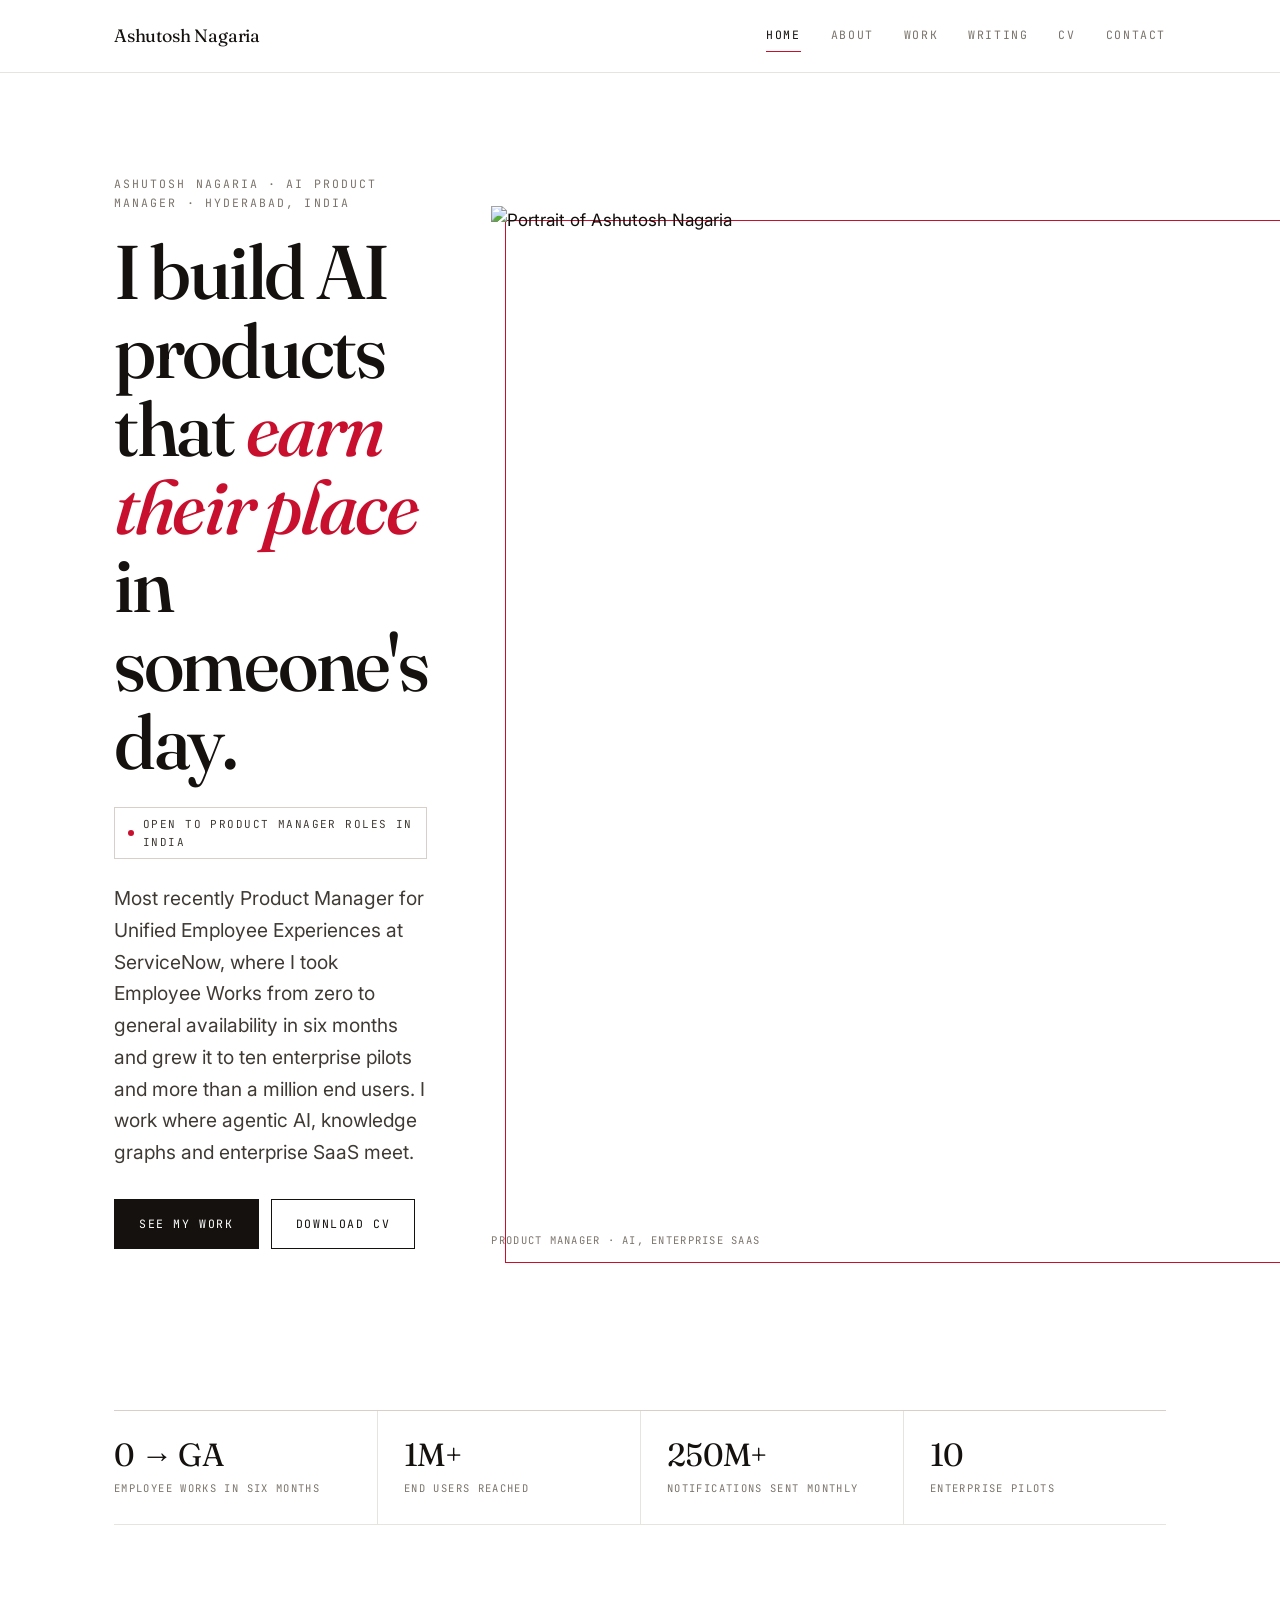
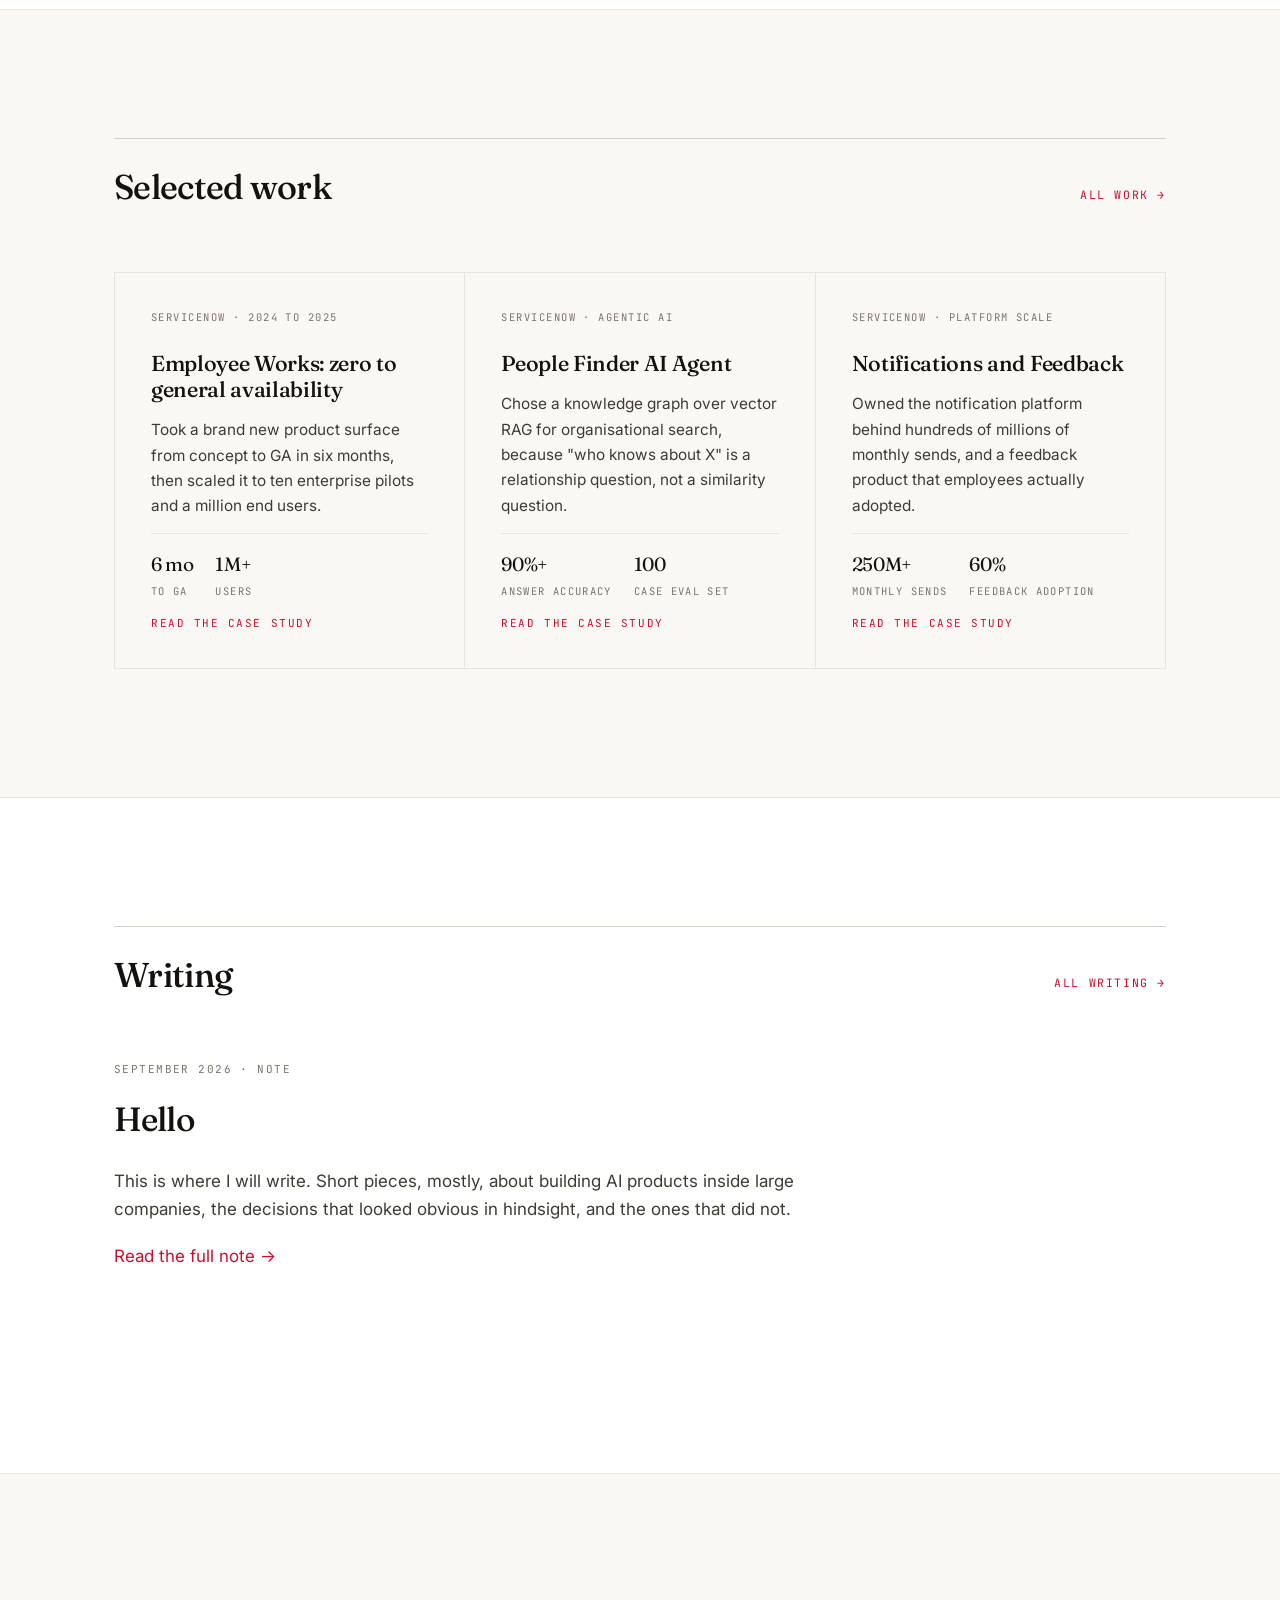
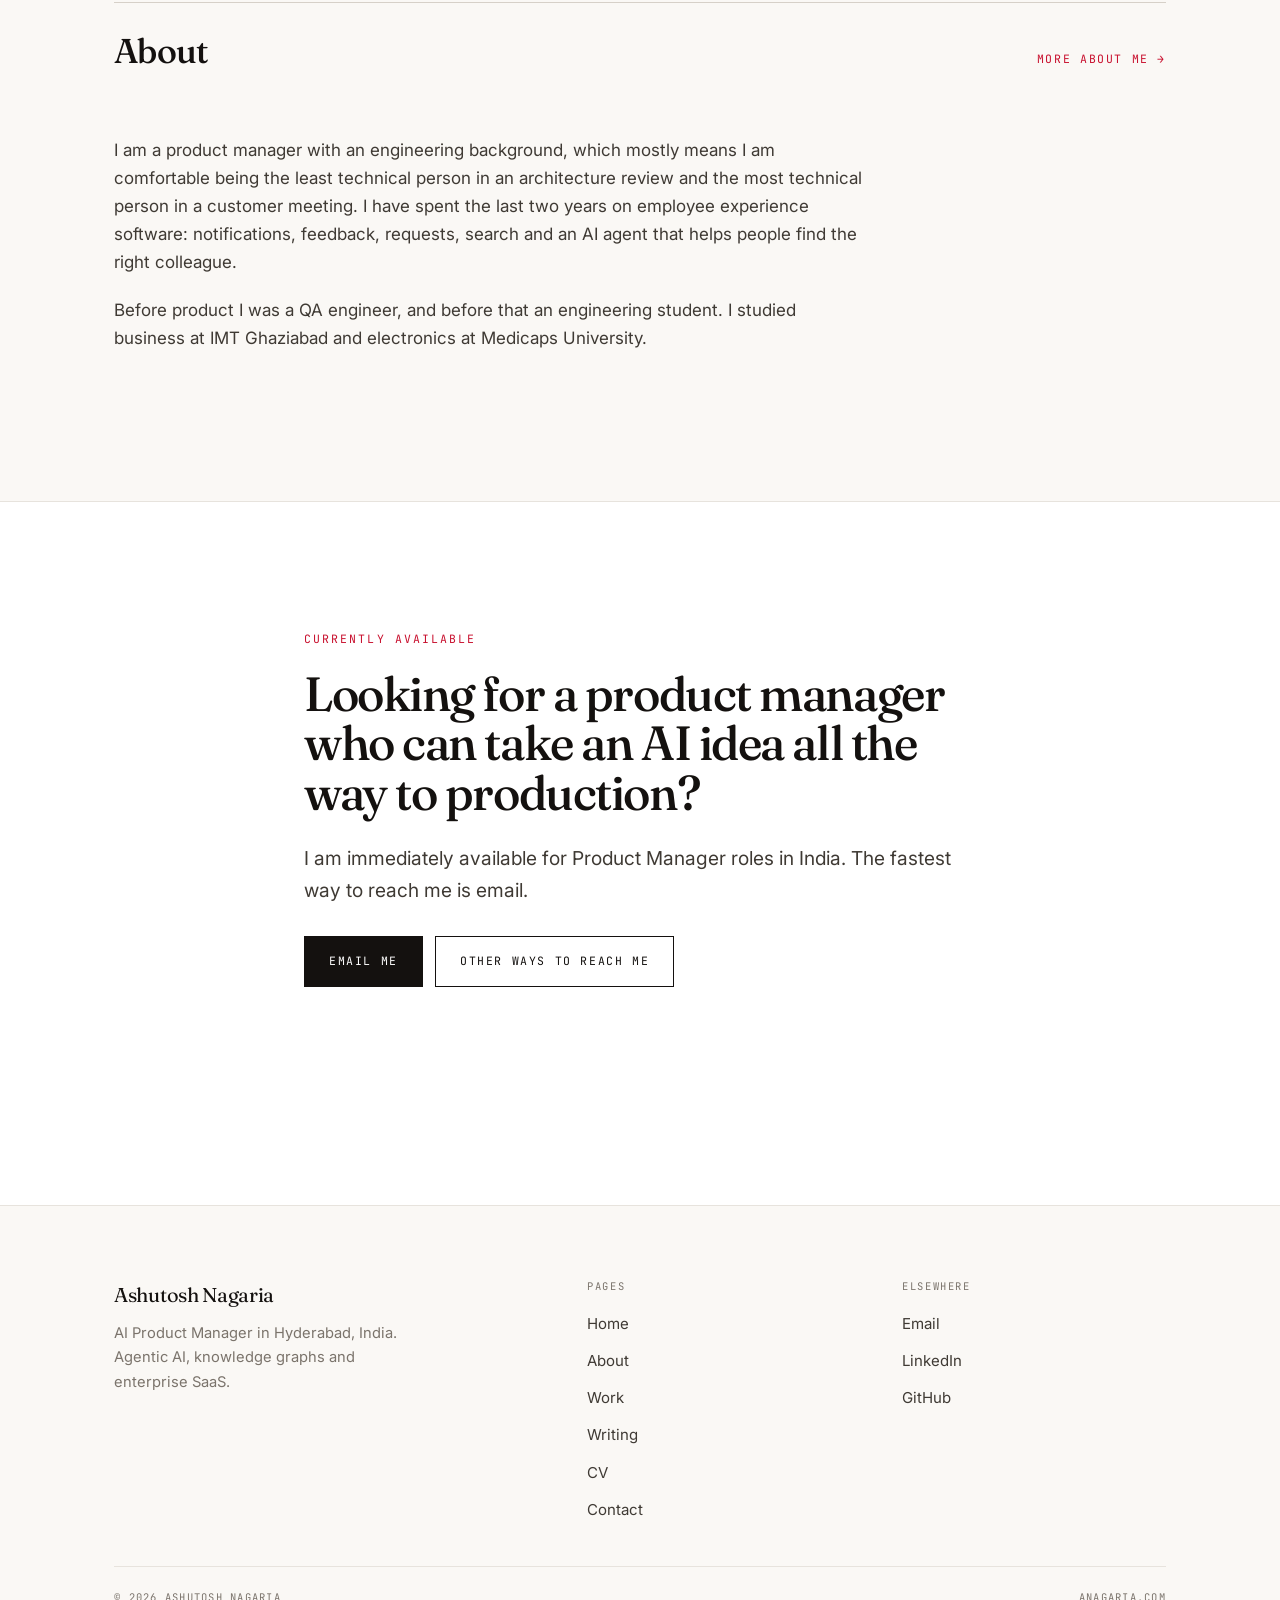
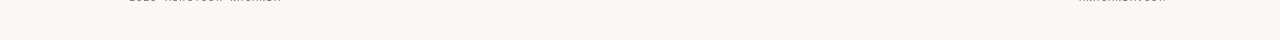
==== index.html @ 5204756f "Portfolio: initial static build" ====
<!DOCTYPE html>
<html lang="en">
<head>
<meta charset="utf-8">
<meta name="viewport" content="width=device-width, initial-scale=1">
<title>Ashutosh Nagaria | AI Product Manager</title>
<meta name="description" content="Ashutosh Nagaria is an AI Product Manager in Hyderabad working across agentic AI, knowledge graphs and enterprise SaaS. Portfolio, case studies and CV.">
<meta property="og:title" content="Ashutosh Nagaria | AI Product Manager">
<meta property="og:description" content="AI Product Manager building agentic AI and enterprise SaaS products.">
<meta property="og:type" content="website">
<meta property="og:url" content="https://anagaria.com/">
<link rel="preconnect" href="https://fonts.googleapis.com">
<link rel="preconnect" href="https://fonts.gstatic.com" crossorigin>
<link href="https://fonts.googleapis.com/css2?family=Fraunces:ital,opsz,wght@0,9..144,400;0,9..144,500;0,9..144,600;1,9..144,500&family=Inter:wght@400;500&family=JetBrains+Mono:wght@400;500&display=swap" rel="stylesheet">
<link rel="stylesheet" href="css/style.css">
</head>
<body>
<a class="skip-link" href="#main">Skip to content</a>

<!-- ===== header (same markup on every page) ===== -->
<header class="site-header">
  <div class="site-header__inner">
    <a class="brand" href="index.html">Ashutosh Nagaria</a>
    <button class="nav-toggle" aria-expanded="false" aria-controls="primary-nav">Menu</button>
    <nav class="nav" id="primary-nav" aria-label="Primary">
      <a href="index.html">Home</a>
      <a href="about.html">About</a>
      <a href="work.html">Work</a>
      <a href="writing.html">Writing</a>
      <a href="cv.html">CV</a>
      <a href="contact.html">Contact</a>
    </nav>
  </div>
</header>

<main id="main">

  <!-- ===== hero ===== -->
  <section class="hero">
    <div class="wrap">
      <div class="hero__grid">
        <div>
          <p class="eyebrow">Ashutosh Nagaria &middot; AI Product Manager &middot; Hyderabad, India</p>
          <h1 class="display">I build AI products that <em>earn their place</em> in someone's day.</h1>
          <p class="status">Open to Product Manager roles in India</p>
          <p class="lede">Most recently Product Manager for Unified Employee Experiences at ServiceNow, where I took Employee Works from zero to general availability in six months and grew it to ten enterprise pilots and more than a million end users. I work where agentic AI, knowledge graphs and enterprise SaaS meet.</p>
          <div class="btn-row">
            <a class="btn" href="work.html">See my work</a>
            <a class="btn btn--ghost" href="assets/Ashutosh-Nagaria-CV.pdf" download>Download CV</a>
          </div>
        </div>
        <div class="portrait">
          <img src="assets/headshot.jpg" alt="Portrait of Ashutosh Nagaria" width="800" height="1000">
          <p class="portrait__caption">Product Manager &middot; AI, Enterprise SaaS</p>
        </div>
      </div>
    </div>
  </section>

  <!-- ===== metric strip ===== -->
  <section class="section section--tight">
    <div class="wrap">
      <div class="metrics">
        <div class="metric">
          <span class="metric__value">0 &rarr; GA</span>
          <span class="metric__label">Employee Works in six months</span>
        </div>
        <div class="metric">
          <span class="metric__value">1M+</span>
          <span class="metric__label">End users reached</span>
        </div>
        <div class="metric">
          <span class="metric__value">250M+</span>
          <span class="metric__label">Notifications sent monthly</span>
        </div>
        <div class="metric">
          <span class="metric__value">10</span>
          <span class="metric__label">Enterprise pilots</span>
        </div>
      </div>
    </div>
  </section>

  <!-- ===== selected work ===== -->
  <section class="section section--alt">
    <div class="wrap">
      <div class="section__head">
        <h2 class="section__title">Selected work</h2>
        <a class="section__link" href="work.html">All work &rarr;</a>
      </div>

      <div class="cards reveal">

        <a class="card" href="work/employee-works.html">
          <p class="card__meta">ServiceNow &middot; 2024 to 2025</p>
          <h3 class="card__title">Employee Works: zero to general availability</h3>
          <p class="card__text">Took a brand new product surface from concept to GA in six months, then scaled it to ten enterprise pilots and a million end users.</p>
          <div class="card__stats">
            <div class="metric">
              <span class="metric__value">6 mo</span>
              <span class="metric__label">To GA</span>
            </div>
            <div class="metric">
              <span class="metric__value">1M+</span>
              <span class="metric__label">Users</span>
            </div>
          </div>
          <span class="card__cta">Read the case study</span>
        </a>

        <a class="card" href="work/people-finder.html">
          <p class="card__meta">ServiceNow &middot; Agentic AI</p>
          <h3 class="card__title">People Finder AI Agent</h3>
          <p class="card__text">Chose a knowledge graph over vector RAG for organisational search, because "who knows about X" is a relationship question, not a similarity question.</p>
          <div class="card__stats">
            <div class="metric">
              <span class="metric__value">90%+</span>
              <span class="metric__label">Answer accuracy</span>
            </div>
            <div class="metric">
              <span class="metric__value">100</span>
              <span class="metric__label">Case eval set</span>
            </div>
          </div>
          <span class="card__cta">Read the case study</span>
        </a>

        <a class="card" href="work/notifications-feedback.html">
          <p class="card__meta">ServiceNow &middot; Platform scale</p>
          <h3 class="card__title">Notifications and Feedback</h3>
          <p class="card__text">Owned the notification platform behind hundreds of millions of monthly sends, and a feedback product that employees actually adopted.</p>
          <div class="card__stats">
            <div class="metric">
              <span class="metric__value">250M+</span>
              <span class="metric__label">Monthly sends</span>
            </div>
            <div class="metric">
              <span class="metric__value">60%</span>
              <span class="metric__label">Feedback adoption</span>
            </div>
          </div>
          <span class="card__cta">Read the case study</span>
        </a>

      </div>
    </div>
  </section>

  <!-- ===== writing ===== -->
  <section class="section">
    <div class="wrap">
      <div class="section__head">
        <h2 class="section__title">Writing</h2>
        <a class="section__link" href="writing.html">All writing &rarr;</a>
      </div>

      <article class="post reveal" style="border-top:0;padding-top:0;">
        <p class="post__meta">September 2026 &middot; Note</p>
        <h3 class="post__title">Hello</h3>
        <div class="post__body">
          <p>This is where I will write. Short pieces, mostly, about building AI products inside large companies, the decisions that looked obvious in hindsight, and the ones that did not.</p>
          <p><a href="writing.html" style="color:var(--accent);">Read the full note &rarr;</a></p>
        </div>
      </article>
    </div>
  </section>

  <!-- ===== about preview ===== -->
  <section class="section section--alt">
    <div class="wrap">
      <div class="section__head">
        <h2 class="section__title">About</h2>
        <a class="section__link" href="about.html">More about me &rarr;</a>
      </div>
      <div class="prose reveal">
        <p>I am a product manager with an engineering background, which mostly means I am comfortable being the least technical person in an architecture review and the most technical person in a customer meeting. I have spent the last two years on employee experience software: notifications, feedback, requests, search and an AI agent that helps people find the right colleague.</p>
        <p>Before product I was a QA engineer, and before that an engineering student. I studied business at IMT Ghaziabad and electronics at Medicaps University.</p>
      </div>
    </div>
  </section>

  <!-- ===== contact cta ===== -->
  <section class="section">
    <div class="wrap wrap--narrow">
      <p class="eyebrow eyebrow--accent">Currently available</p>
      <h2 class="display" style="font-size:clamp(1.9rem,4vw,3rem);">Looking for a product manager who can take an AI idea all the way to production?</h2>
      <p class="lede">I am immediately available for Product Manager roles in India. The fastest way to reach me is email.</p>
      <div class="btn-row">
        <a class="btn" href="mailto:anashutosh9@gmail.com">Email me</a>
        <a class="btn btn--ghost" href="contact.html">Other ways to reach me</a>
      </div>
    </div>
  </section>

</main>

<!-- ===== footer (same markup on every page) ===== -->
<footer class="site-footer">
  <div class="wrap">
    <div class="site-footer__grid">
      <div>
        <p class="site-footer__name">Ashutosh Nagaria</p>
        <p class="site-footer__note">AI Product Manager in Hyderabad, India. Agentic AI, knowledge graphs and enterprise SaaS.</p>
      </div>
      <div>
        <h4>Pages</h4>
        <ul>
          <li><a href="index.html">Home</a></li>
          <li><a href="about.html">About</a></li>
          <li><a href="work.html">Work</a></li>
          <li><a href="writing.html">Writing</a></li>
          <li><a href="cv.html">CV</a></li>
          <li><a href="contact.html">Contact</a></li>
        </ul>
      </div>
      <div>
        <h4>Elsewhere</h4>
        <ul>
          <li><a href="mailto:anashutosh9@gmail.com">Email</a></li>
          <li><a href="https://www.linkedin.com/in/ashutosh-nagaria/" target="_blank" rel="noopener">LinkedIn</a></li>
          <li><a href="https://github.com/Ashutosh-nagaria" target="_blank" rel="noopener">GitHub</a></li>
          <!-- Add these when you start publishing
          <li><a href="#">X</a></li>
          <li><a href="#">Medium</a></li>
          <li><a href="#">Substack</a></li>
          -->
        </ul>
      </div>
    </div>
    <div class="site-footer__base">
      <span>&copy; <span data-year>2026</span> Ashutosh Nagaria</span>
      <span>anagaria.com</span>
    </div>
  </div>
</footer>

<script src="js/main.js"></script>
</body>
</html>
---- css/style.css ----
/* ============================================================
   anagaria.com
   Editorial / Crimson theme
   Design tokens live in :root. Change them and the whole
   site follows.
   ============================================================ */

:root {
  /* --- colour --- */
  --paper:        #ffffff;
  --paper-alt:    #faf8f5;
  --ink:          #14110f;
  --ink-soft:     #3f3a34;
  --muted:        #7b746c;
  --rule:         #e7e3dd;
  --rule-strong:  #d6d0c8;
  --accent:       #c8102e;
  --accent-dark:  #9b0c23;

  /* --- type --- */
  --serif: 'Fraunces', Georgia, 'Times New Roman', serif;
  --sans:  'Inter', -apple-system, BlinkMacSystemFont, 'Segoe UI', Helvetica, Arial, sans-serif;
  --mono:  'JetBrains Mono', ui-monospace, SFMono-Regular, Menlo, Consolas, monospace;

  /* --- layout --- */
  --wrap: 1140px;
  --wrap-narrow: 760px;
  --gut: clamp(20px, 5vw, 44px);
  --section: clamp(72px, 10vw, 132px);
  --header-h: 72px;
}

/* ---------- reset ---------- */
*, *::before, *::after { box-sizing: border-box; }

html { -webkit-text-size-adjust: 100%; scroll-behavior: smooth; }

body {
  margin: 0;
  background: var(--paper);
  color: var(--ink);
  font-family: var(--sans);
  font-size: 17px;
  line-height: 1.65;
  -webkit-font-smoothing: antialiased;
  -moz-osx-font-smoothing: grayscale;
}

img { max-width: 100%; display: block; }
a { color: inherit; text-decoration: none; }
p { margin: 0 0 1.1em; }

::selection { background: var(--accent); color: #fff; }

:focus-visible { outline: 2px solid var(--accent); outline-offset: 3px; }

/* ---------- layout helpers ---------- */
.wrap {
  width: 100%;
  max-width: var(--wrap);
  margin: 0 auto;
  padding: 0 var(--gut);
}
.wrap--narrow { max-width: var(--wrap-narrow); }

.section { padding: var(--section) 0; }
.section--tight { padding: clamp(52px, 7vw, 84px) 0; }
.section--alt {
  background: var(--paper-alt);
  border-top: 1px solid var(--rule);
  border-bottom: 1px solid var(--rule);
}

.skip-link {
  position: absolute; left: -9999px; top: 0;
  background: var(--ink); color: #fff; padding: 10px 16px; z-index: 100;
}
.skip-link:focus { left: 12px; top: 12px; }

/* ---------- eyebrow / labels ---------- */
.eyebrow {
  font-family: var(--mono);
  font-size: 11.5px;
  text-transform: uppercase;
  letter-spacing: 0.18em;
  color: var(--muted);
  margin: 0 0 20px;
}
.eyebrow--accent { color: var(--accent); }

/* ---------- headings ---------- */
.display {
  font-family: var(--serif);
  font-weight: 500;
  font-size: clamp(2.5rem, 6.2vw, 4.75rem);
  line-height: 1.03;
  letter-spacing: -0.03em;
  margin: 0 0 26px;
}
.display em { font-style: italic; color: var(--accent); }

.h2 {
  font-family: var(--serif);
  font-weight: 500;
  font-size: clamp(1.6rem, 3vw, 2.3rem);
  letter-spacing: -0.02em;
  line-height: 1.15;
  margin: 0 0 18px;
}
.h3 {
  font-family: var(--serif);
  font-weight: 500;
  font-size: 1.3rem;
  letter-spacing: -0.015em;
  margin: 0 0 10px;
}

.lede {
  font-size: clamp(1.05rem, 1.5vw, 1.22rem);
  color: var(--ink-soft);
  max-width: 58ch;
  margin: 0 0 30px;
}

.prose { max-width: 68ch; color: var(--ink-soft); }
.prose p { margin: 0 0 1.2em; }
.prose a { color: var(--accent); text-decoration: underline; text-underline-offset: 3px; }

/* ---------- section head rule ---------- */
.section__head {
  display: flex;
  align-items: baseline;
  justify-content: space-between;
  gap: 24px;
  border-top: 1px solid var(--rule-strong);
  padding-top: 20px;
  margin-bottom: clamp(32px, 5vw, 56px);
}
.section__title {
  font-family: var(--serif);
  font-weight: 500;
  font-size: clamp(1.5rem, 2.8vw, 2.15rem);
  letter-spacing: -0.02em;
  margin: 0;
}
.section__link {
  font-family: var(--mono);
  font-size: 11.5px;
  text-transform: uppercase;
  letter-spacing: 0.14em;
  color: var(--accent);
  white-space: nowrap;
}
.section__link:hover { text-decoration: underline; text-underline-offset: 4px; }

/* ---------- header ---------- */
.site-header {
  position: sticky;
  top: 0;
  z-index: 50;
  background: rgba(255, 255, 255, 0.9);
  backdrop-filter: saturate(180%) blur(12px);
  -webkit-backdrop-filter: saturate(180%) blur(12px);
  border-bottom: 1px solid var(--rule);
}
.site-header__inner {
  display: flex;
  align-items: center;
  justify-content: space-between;
  gap: 24px;
  height: var(--header-h);
  max-width: var(--wrap);
  margin: 0 auto;
  padding: 0 var(--gut);
}
.brand {
  font-family: var(--serif);
  font-size: 1.12rem;
  letter-spacing: -0.01em;
  white-space: nowrap;
}
.brand:hover { color: var(--accent); }

.nav { display: flex; align-items: center; gap: clamp(16px, 2.4vw, 30px); }
.nav a {
  font-family: var(--mono);
  font-size: 11.5px;
  text-transform: uppercase;
  letter-spacing: 0.14em;
  color: var(--muted);
  padding: 6px 0;
  border-bottom: 1px solid transparent;
  transition: color 0.18s ease, border-color 0.18s ease;
}
.nav a:hover { color: var(--ink); }
.nav a[aria-current='page'] { color: var(--ink); border-bottom-color: var(--accent); }

.nav-toggle {
  display: none;
  background: none;
  border: 1px solid var(--rule-strong);
  padding: 9px 12px;
  font-family: var(--mono);
  font-size: 11px;
  text-transform: uppercase;
  letter-spacing: 0.12em;
  color: var(--ink);
  cursor: pointer;
}

@media (max-width: 880px) {
  .nav-toggle { display: block; }
  .nav {
    position: fixed;
    top: var(--header-h);
    left: 0; right: 0;
    display: none;
    flex-direction: column;
    align-items: stretch;
    gap: 0;
    background: var(--paper);
    border-bottom: 1px solid var(--rule);
    padding: 6px var(--gut) 18px;
  }
  .nav.is-open { display: flex; }
  .nav a {
    padding: 14px 0;
    font-size: 12px;
    border-bottom: 1px solid var(--rule);
  }
  .nav a[aria-current='page'] { border-bottom-color: var(--rule); color: var(--accent); }
}

/* ---------- buttons ---------- */
.btn {
  display: inline-flex;
  align-items: center;
  gap: 10px;
  font-family: var(--mono);
  font-size: 11.5px;
  text-transform: uppercase;
  letter-spacing: 0.14em;
  padding: 15px 24px;
  border: 1px solid var(--ink);
  background: var(--ink);
  color: #fff;
  cursor: pointer;
  transition: background 0.2s ease, border-color 0.2s ease, color 0.2s ease;
}
.btn:hover { background: var(--accent); border-color: var(--accent); color: #fff; }

.btn--ghost { background: transparent; color: var(--ink); }
.btn--ghost:hover { background: var(--ink); border-color: var(--ink); color: #fff; }

.btn-row { display: flex; flex-wrap: wrap; gap: 12px; }

/* ---------- hero ---------- */
.hero { padding: clamp(52px, 8vw, 104px) 0 clamp(44px, 6vw, 80px); }
.hero__grid {
  display: grid;
  grid-template-columns: 1.6fr 0.9fr;
  gap: clamp(32px, 5vw, 72px);
  align-items: end;
}
@media (max-width: 900px) {
  .hero__grid { grid-template-columns: 1fr; gap: 40px; }
}

.status {
  display: inline-flex;
  align-items: center;
  gap: 9px;
  font-family: var(--mono);
  font-size: 11px;
  text-transform: uppercase;
  letter-spacing: 0.13em;
  color: var(--ink-soft);
  border: 1px solid var(--rule-strong);
  padding: 7px 13px;
  margin: 0 0 24px;
}
.status::before {
  content: '';
  width: 6px; height: 6px;
  border-radius: 50%;
  background: var(--accent);
  flex: none;
}

.portrait { position: relative; }
.portrait img {
  position: relative;
  z-index: 1;
  width: 100%;
  aspect-ratio: 4 / 5;
  object-fit: cover;
  object-position: center 22%;
  filter: contrast(1.03);
}
.portrait::after {
  content: '';
  position: absolute;
  top: 14px; left: 14px;
  width: 100%; height: 100%;
  border: 1px solid var(--accent);
  pointer-events: none;
}
.portrait__caption {
  font-family: var(--mono);
  font-size: 10.5px;
  text-transform: uppercase;
  letter-spacing: 0.12em;
  color: var(--muted);
  margin: 26px 0 0;
}

/* ---------- metric strip ---------- */
.metrics {
  display: grid;
  grid-template-columns: repeat(auto-fit, minmax(180px, 1fr));
  border-top: 1px solid var(--rule-strong);
  border-bottom: 1px solid var(--rule);
}
.metric { padding: 26px 0; }
@media (min-width: 720px) {
  .metric + .metric { border-left: 1px solid var(--rule); padding-left: 26px; }
  .metric { padding-right: 26px; }
}
.metric__value {
  display: block;
  font-family: var(--serif);
  font-size: clamp(1.5rem, 2.6vw, 2rem);
  letter-spacing: -0.02em;
  line-height: 1.1;
}
.metric__label {
  display: block;
  font-family: var(--mono);
  font-size: 10.5px;
  text-transform: uppercase;
  letter-spacing: 0.13em;
  color: var(--muted);
  margin-top: 8px;
}

/* ---------- cards ---------- */
.cards {
  display: grid;
  grid-template-columns: repeat(auto-fit, minmax(300px, 1fr));
  gap: 1px;
  background: var(--rule);
  border: 1px solid var(--rule);
}
.card {
  background: var(--paper);
  padding: clamp(24px, 3vw, 36px);
  display: flex;
  flex-direction: column;
  gap: 14px;
  transition: background 0.2s ease;
}
.section--alt .card { background: var(--paper-alt); }
.card:hover { background: #fff; }
.section--alt .card:hover { background: #fff; }

.card__meta {
  font-family: var(--mono);
  font-size: 10.5px;
  text-transform: uppercase;
  letter-spacing: 0.14em;
  color: var(--muted);
}
.card__title {
  font-family: var(--serif);
  font-weight: 500;
  font-size: 1.35rem;
  letter-spacing: -0.015em;
  line-height: 1.2;
  margin: 0;
}
.card__text { font-size: 0.96rem; color: var(--ink-soft); margin: 0; }
.card__stats {
  display: flex;
  flex-wrap: wrap;
  gap: 22px;
  margin-top: auto;
  padding-top: 20px;
  border-top: 1px solid var(--rule);
}
.card__stats .metric { padding: 0; border: 0 !important; }
.card__stats .metric__value { font-size: 1.2rem; }
.card__cta {
  font-family: var(--mono);
  font-size: 11px;
  text-transform: uppercase;
  letter-spacing: 0.14em;
  color: var(--accent);
}
.card:hover .card__cta { text-decoration: underline; text-underline-offset: 4px; }

/* ---------- timeline ---------- */
.timeline { border-top: 1px solid var(--rule); }
.timeline__item {
  display: grid;
  grid-template-columns: 170px 1fr;
  gap: clamp(16px, 3vw, 40px);
  padding: 28px 0;
  border-bottom: 1px solid var(--rule);
}
@media (max-width: 720px) {
  .timeline__item { grid-template-columns: 1fr; gap: 10px; }
}
.timeline__when {
  font-family: var(--mono);
  font-size: 11.5px;
  text-transform: uppercase;
  letter-spacing: 0.1em;
  color: var(--muted);
  padding-top: 5px;
}
.timeline__role {
  font-family: var(--serif);
  font-weight: 500;
  font-size: 1.2rem;
  letter-spacing: -0.015em;
  margin: 0 0 3px;
}
.timeline__org { font-size: 0.95rem; color: var(--accent); margin: 0 0 12px; }
.timeline__desc { margin: 0 0 10px; color: var(--ink-soft); font-size: 0.96rem; }

/* ---------- bullets ---------- */
.bullets { list-style: none; margin: 0; padding: 0; }
.bullets li {
  position: relative;
  padding-left: 22px;
  margin-bottom: 10px;
  color: var(--ink-soft);
  font-size: 0.96rem;
}
.bullets li::before {
  content: '';
  position: absolute;
  left: 0; top: 0.62em;
  width: 12px; height: 1px;
  background: var(--accent);
}

/* ---------- case study ---------- */
.case { padding: clamp(44px, 7vw, 84px) 0 0; }
.case__title { margin-bottom: 22px; }
.case__meta {
  display: flex;
  flex-wrap: wrap;
  gap: 10px 26px;
  font-family: var(--mono);
  font-size: 11px;
  text-transform: uppercase;
  letter-spacing: 0.12em;
  color: var(--muted);
  border-top: 1px solid var(--rule);
  border-bottom: 1px solid var(--rule);
  padding: 14px 0;
  margin-bottom: clamp(32px, 5vw, 52px);
}

.case__body {
  display: grid;
  grid-template-columns: 190px 1fr;
  gap: clamp(20px, 4vw, 56px);
  padding-bottom: 40px;
}
@media (max-width: 820px) { .case__body { grid-template-columns: 1fr; gap: 8px; } }

.pdr__label {
  font-family: var(--mono);
  font-size: 11.5px;
  text-transform: uppercase;
  letter-spacing: 0.16em;
  color: var(--accent);
  margin: 0;
  padding-top: 4px;
}
.pdr__content { max-width: 70ch; }
.pdr__content p { color: var(--ink-soft); }

/* ---------- writing ---------- */
.post { border-top: 1px solid var(--rule-strong); padding: clamp(32px, 5vw, 56px) 0; }
.post__meta {
  font-family: var(--mono);
  font-size: 11px;
  text-transform: uppercase;
  letter-spacing: 0.13em;
  color: var(--muted);
  margin: 0 0 14px;
}
.post__title {
  font-family: var(--serif);
  font-weight: 500;
  font-size: clamp(1.5rem, 3vw, 2.1rem);
  letter-spacing: -0.025em;
  margin: 0 0 20px;
}
.post__body { max-width: 68ch; }
.post__body p { color: var(--ink-soft); }

/* ---------- CV ---------- */
.cv-head {
  display: flex;
  flex-wrap: wrap;
  align-items: flex-end;
  justify-content: space-between;
  gap: 24px;
  border-bottom: 1px solid var(--ink);
  padding-bottom: 26px;
  margin-bottom: clamp(32px, 5vw, 52px);
}
.cv-head__name {
  font-family: var(--serif);
  font-weight: 500;
  font-size: clamp(2rem, 4.4vw, 3.1rem);
  letter-spacing: -0.03em;
  margin: 0 0 8px;
}
.cv-head__role {
  font-family: var(--mono);
  font-size: 11.5px;
  text-transform: uppercase;
  letter-spacing: 0.16em;
  color: var(--muted);
  margin: 0;
}
.cv-contact {
  font-size: 0.92rem;
  color: var(--ink-soft);
  text-align: right;
  line-height: 1.9;
}
@media (max-width: 720px) { .cv-contact { text-align: left; } }
.cv-contact a { color: var(--accent); }

.cv-grid { display: grid; grid-template-columns: 200px 1fr; gap: clamp(18px, 4vw, 48px); }
@media (max-width: 820px) { .cv-grid { grid-template-columns: 1fr; gap: 12px; } }
.cv-grid__label {
  font-family: var(--mono);
  font-size: 11.5px;
  text-transform: uppercase;
  letter-spacing: 0.16em;
  color: var(--accent);
  margin: 0 0 18px;
  padding-top: 5px;
}
.cv-grid__body { border-top: 1px solid var(--rule); padding-bottom: clamp(32px, 5vw, 52px); }
.cv-grid__body .timeline { border-top: 0; }

.tag-row { display: flex; flex-wrap: wrap; gap: 8px; }
.tag {
  font-family: var(--mono);
  font-size: 10.5px;
  text-transform: uppercase;
  letter-spacing: 0.1em;
  color: var(--ink-soft);
  border: 1px solid var(--rule-strong);
  padding: 6px 11px;
}

/* ---------- contact ---------- */
.contact-list { border-top: 1px solid var(--rule); margin-top: 8px; }
.contact-list__row {
  display: grid;
  grid-template-columns: 150px 1fr;
  gap: 20px;
  padding: 20px 0;
  border-bottom: 1px solid var(--rule);
  align-items: baseline;
}
@media (max-width: 620px) { .contact-list__row { grid-template-columns: 1fr; gap: 6px; } }
.contact-list__key {
  font-family: var(--mono);
  font-size: 11px;
  text-transform: uppercase;
  letter-spacing: 0.14em;
  color: var(--muted);
}
.contact-list__val { font-size: 1.02rem; }
.contact-list__val a { color: var(--accent); }
.contact-list__val a:hover { text-decoration: underline; text-underline-offset: 4px; }

/* ---------- footer ---------- */
.site-footer {
  border-top: 1px solid var(--rule);
  background: var(--paper-alt);
  padding: clamp(44px, 6vw, 72px) 0 34px;
  margin-top: clamp(48px, 7vw, 96px);
}
.site-footer__grid {
  display: grid;
  grid-template-columns: 1.6fr 1fr 1fr;
  gap: clamp(24px, 4vw, 56px);
  padding-bottom: 34px;
}
@media (max-width: 760px) { .site-footer__grid { grid-template-columns: 1fr 1fr; } }
@media (max-width: 480px) { .site-footer__grid { grid-template-columns: 1fr; } }

.site-footer__name {
  font-family: var(--serif);
  font-size: 1.25rem;
  letter-spacing: -0.015em;
  margin: 0 0 10px;
}
.site-footer__note { font-size: 0.92rem; color: var(--muted); max-width: 34ch; margin: 0; }
.site-footer h4 {
  font-family: var(--mono);
  font-size: 10.5px;
  text-transform: uppercase;
  letter-spacing: 0.15em;
  color: var(--muted);
  font-weight: 400;
  margin: 0 0 14px;
}
.site-footer ul { list-style: none; margin: 0; padding: 0; }
.site-footer li { margin-bottom: 9px; }
.site-footer li a { font-size: 0.94rem; color: var(--ink-soft); }
.site-footer li a:hover { color: var(--accent); }

.site-footer__base {
  border-top: 1px solid var(--rule);
  padding-top: 22px;
  display: flex;
  flex-wrap: wrap;
  gap: 10px 24px;
  justify-content: space-between;
  font-family: var(--mono);
  font-size: 10.5px;
  text-transform: uppercase;
  letter-spacing: 0.12em;
  color: var(--muted);
}

/* ---------- scroll reveal ---------- */
.reveal { opacity: 0; transform: translateY(14px); transition: opacity 0.6s ease, transform 0.6s ease; }
.reveal.is-visible { opacity: 1; transform: none; }
@media (prefers-reduced-motion: reduce) {
  html { scroll-behavior: auto; }
  .reveal { opacity: 1; transform: none; transition: none; }
}

/* ---------- print ---------- */
@media print {
  .site-header, .site-footer, .btn, .nav-toggle { display: none !important; }
  body { font-size: 12px; }
}
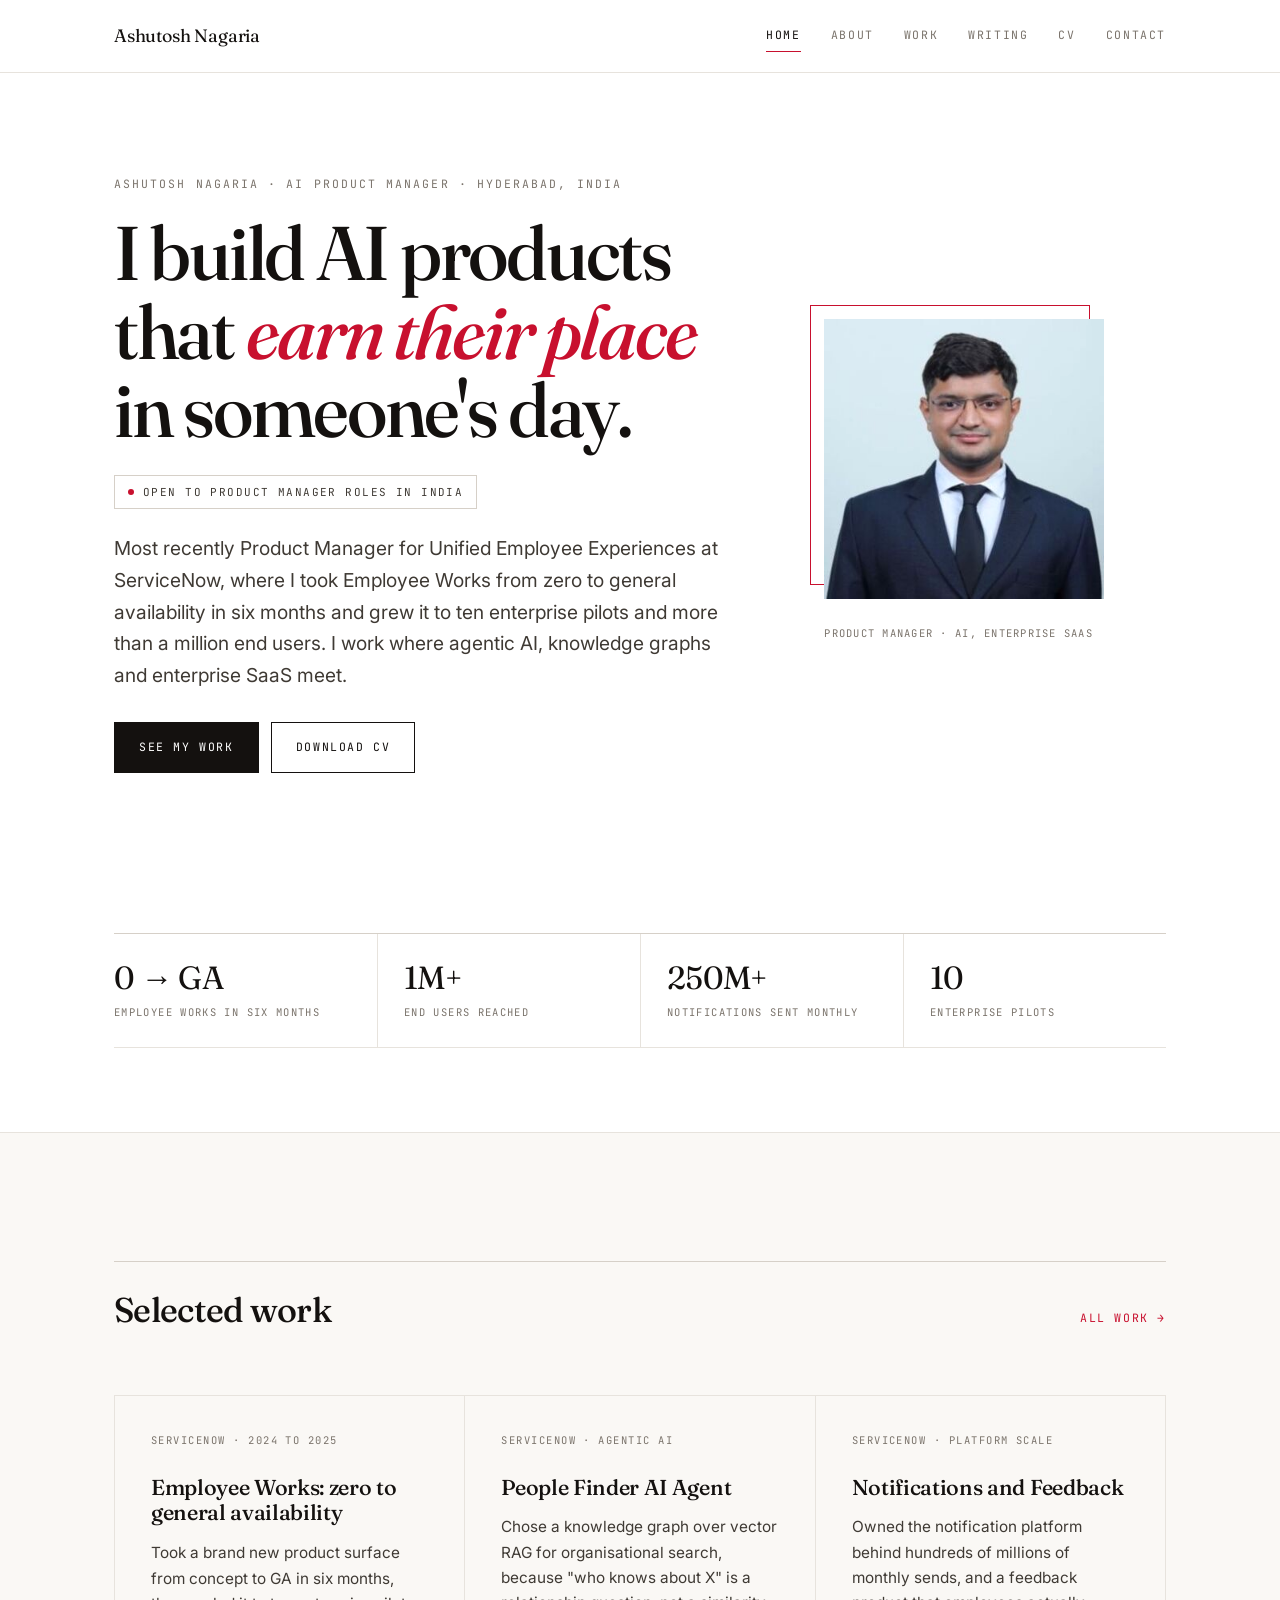
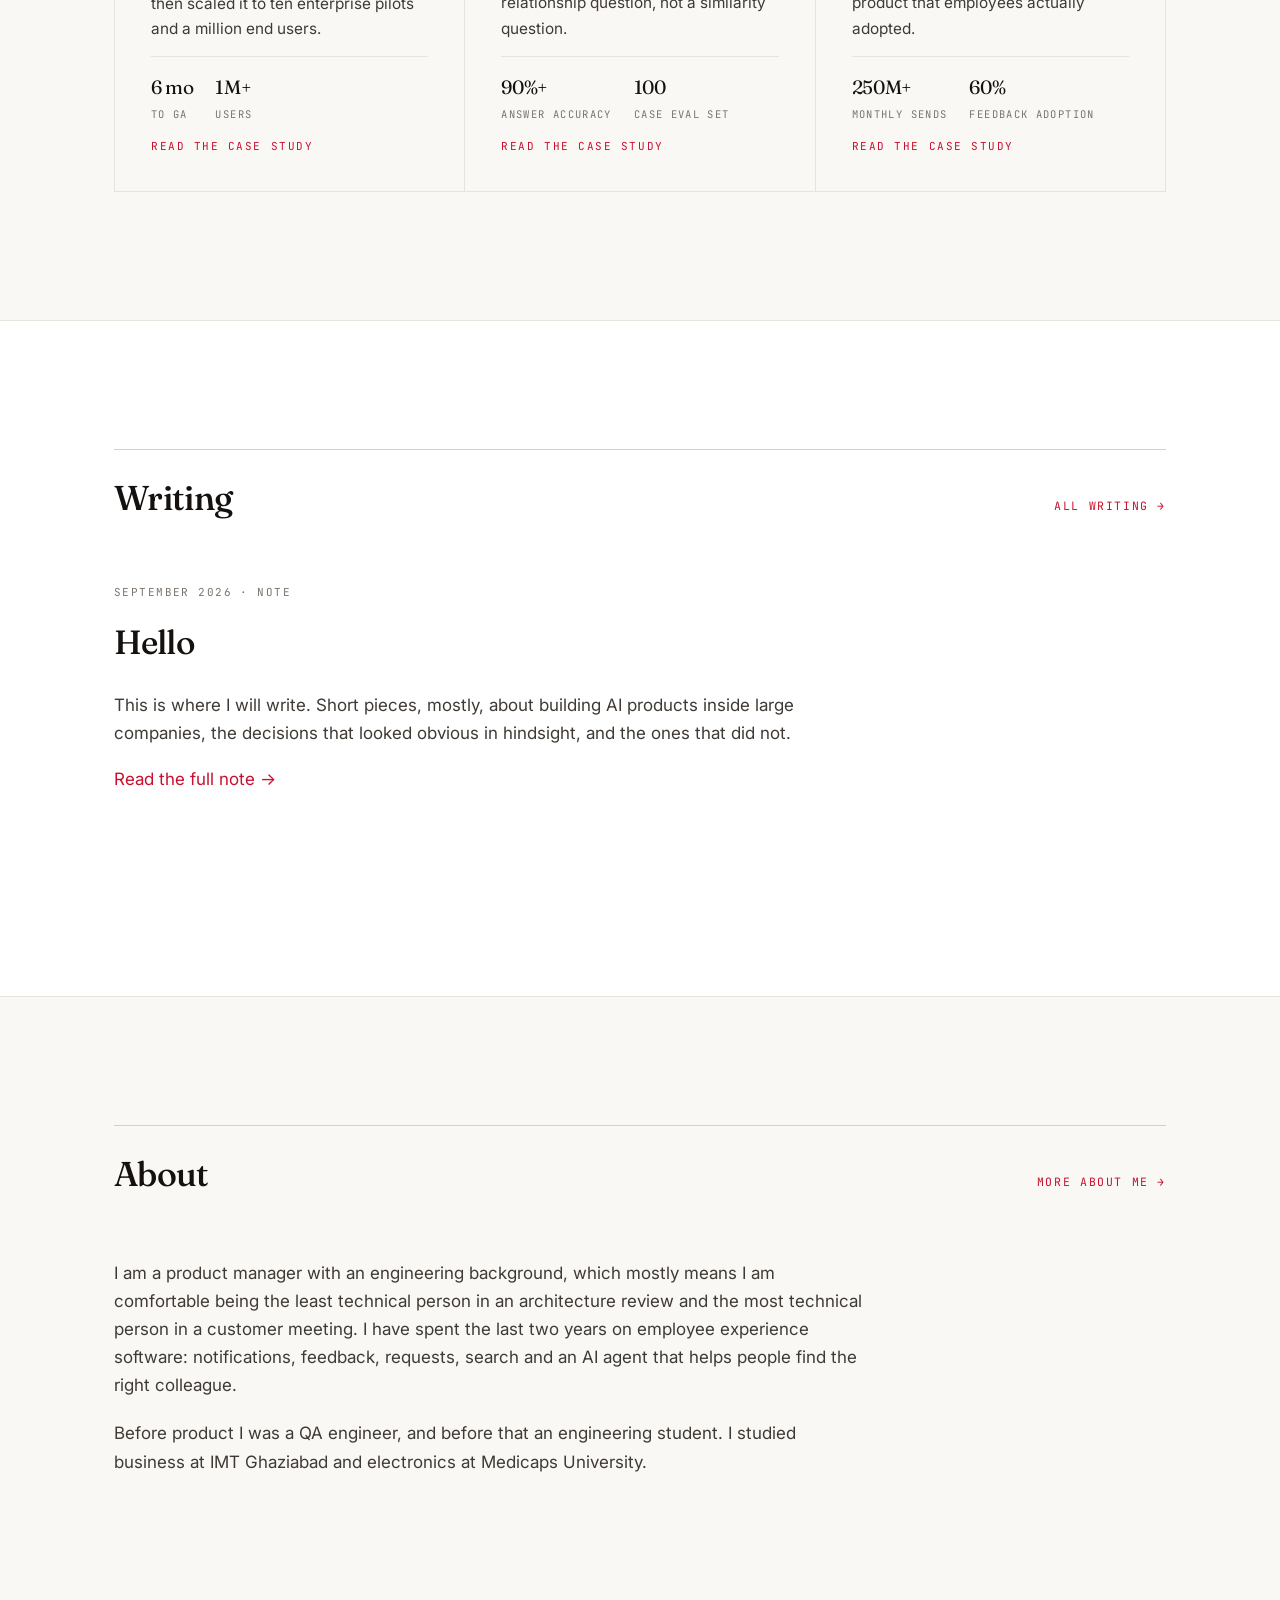
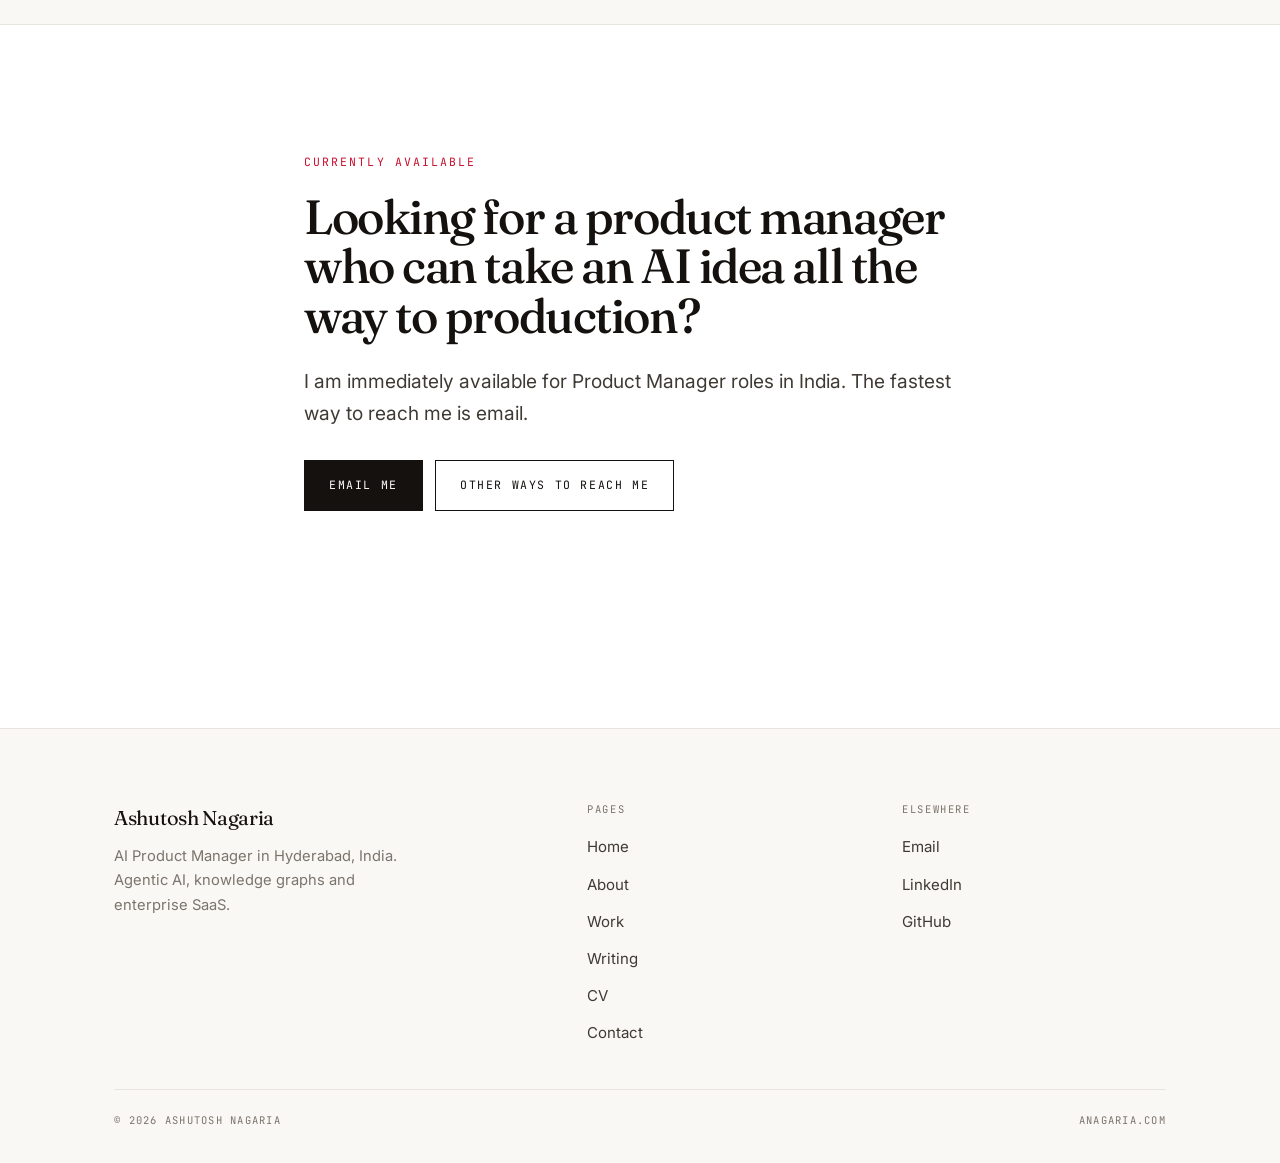
==== commit f57c658d: "Fix hero portrait sizing for square headshot Display the 350x350 headshot as a 280x280 square with o" ====
--- a/index.html
+++ b/index.html
@@ -50,7 +50,7 @@
           </div>
         </div>
         <div class="portrait">
-          <img src="assets/headshot.jpg" alt="Portrait of Ashutosh Nagaria" width="800" height="1000">
+          <img src="assets/headshot.jpg" alt="Portrait of Ashutosh Nagaria" width="350" height="350">
           <p class="portrait__caption">Product Manager &middot; AI, Enterprise SaaS</p>
         </div>
       </div>
--- a/css/style.css
+++ b/css/style.css
@@ -260,10 +260,16 @@
   display: grid;
   grid-template-columns: 1.6fr 0.9fr;
   gap: clamp(32px, 5vw, 72px);
-  align-items: end;
-}
+  align-items: center;
+}
+.hero__grid--top { align-items: start; }
 @media (max-width: 900px) {
   .hero__grid { grid-template-columns: 1fr; gap: 40px; }
+  .portrait { justify-self: center; }
+}
+@media (max-width: 600px) {
+  .portrait img,
+  .portrait::after { width: 240px; height: 240px; }
 }
 
 .status {
@@ -287,23 +293,30 @@
   flex: none;
 }
 
-.portrait { position: relative; }
+.portrait {
+  position: relative;
+  padding: 14px 0 0 14px;
+}
 .portrait img {
   position: relative;
   z-index: 1;
-  width: 100%;
-  aspect-ratio: 4 / 5;
+  display: block;
+  width: 280px;
+  height: 280px;
   object-fit: cover;
-  object-position: center 22%;
+  object-position: center 18%;
   filter: contrast(1.03);
 }
 .portrait::after {
   content: '';
   position: absolute;
-  top: 14px; left: 14px;
-  width: 100%; height: 100%;
+  top: 0;
+  left: 0;
+  width: 280px;
+  height: 280px;
   border: 1px solid var(--accent);
   pointer-events: none;
+  z-index: 0;
 }
 .portrait__caption {
   font-family: var(--mono);
